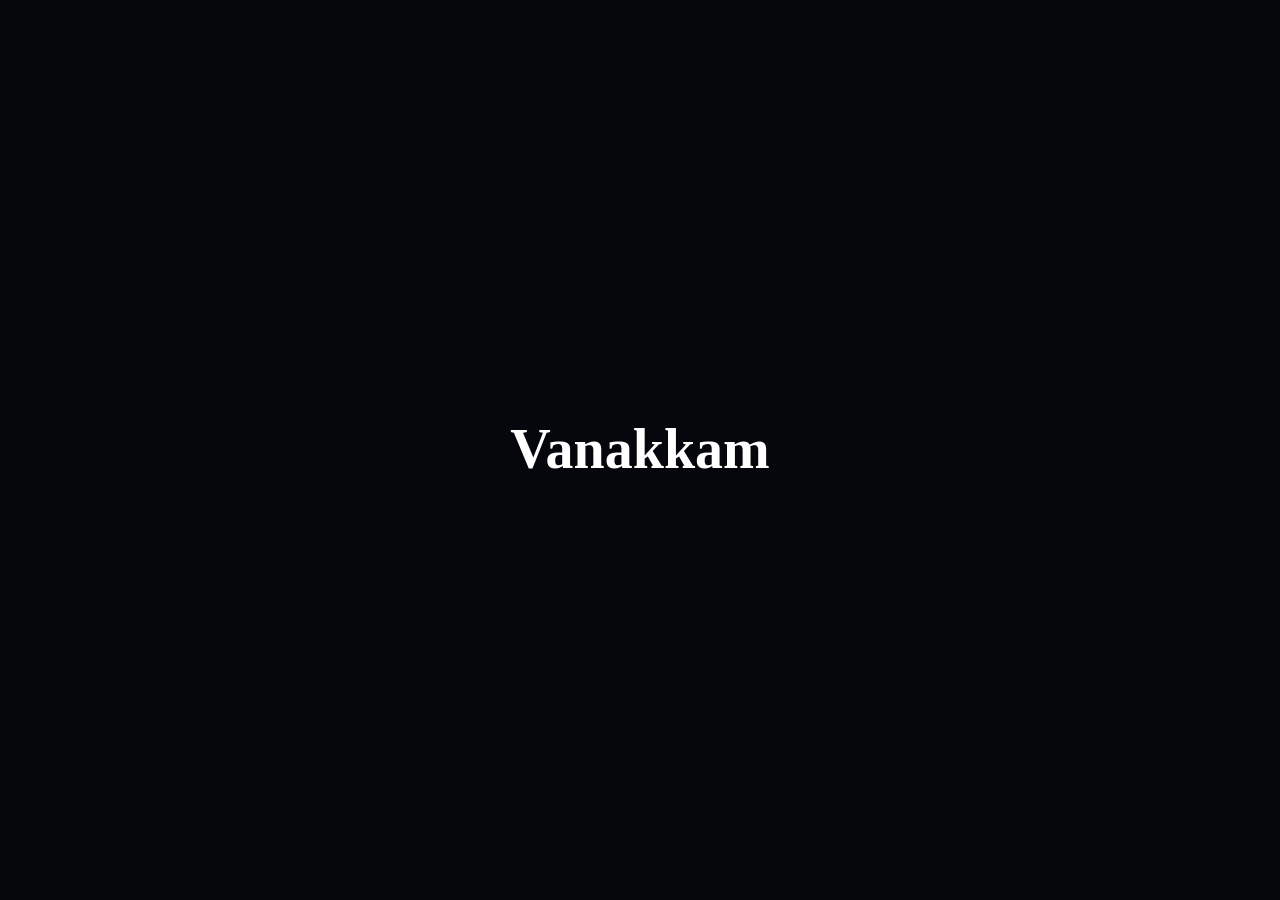
==== index.html @ 8c2709ce "Initial Site" ====
<!DOCTYPE html>
<html lang="en">
<head>
    <meta charset="UTF-8">
    <meta name="viewport" content="width=device-width, initial-scale=1.0">
    <title>BBVMLabs | High-Performance Engineering</title>
    <link rel="stylesheet" href="style.css">
</head>
<body>

<div id="splash-screen">
    <div id="greeting-text">Hello</div>
</div>

<nav><a href="/">BBVMLabs // Product Studio</a></nav>

<main>
    <!-- Overview Section -->
    <section id="view-overview" class="view">
        <div> <img src="assets/logo.png" alt="BBVMLabs Logo" class="logo"> </div>
        <h1>Engineering Resilient Digital Systems.</h1>
        <p class="description">BBVMLabs is a specialized multi-disciplinary engineering studio focusing on optimized cross-platform native software applications, offline-first multimedia systems, and precise algorithmic processing engines.</p>
        <button class="explore-btn" onclick="window.location.href = 'project.html';">Explore Projects</button>
    </section>
</main>

<script src="index.js" defer></script>
</body>
</html>
---- style.css ----
:root {
    --bg-splash: #05070c;
    --bg-page: #0b0f19;
    --bg-card: #111520;
    --accent-cyan: #00ffcc;
    --accent-blue: #3b82f6;
    --text-main: #ffffff;
    --text-dim: #94a3b8;
    --border: #2d3748;
    --white: #ffffff;
}

* { margin: 0; padding: 0; box-sizing: border-box; }
body {
    background-color: var(--bg-page);
    color: var(--text-main);
    font-family: 'Inter', sans-serif;
    line-height: 1.6;
    min-height: 100vh;
}

/* Intro Splash Screen */
#splash-screen {
    position: fixed;
    inset: 0;
    background: var(--bg-splash);
    z-index: 9999;
    display: flex;
    justify-content: center;
    align-items: center;
    transition: opacity 0.8s ease-out, visibility 0.8s;
}
#greeting-text {
    font-size: 3.5rem;
    font-weight: 800;
    opacity: 0;
    transform: translateY(20px);
}
.animate-text {
    animation: slideUpFade 0.4s forwards;
}
@keyframes slideUpFade {
    to { opacity: 1; transform: translateY(0); }
}

/* Navigation */
nav {
    padding: 2rem;
    font-family: 'JetBrains Mono', monospace;
    font-size: 0.9rem;
    color: var(--text-dim);
    position: absolute;
    top: 0; left: 0;
}
nav a {
    text-decoration: none;
    color: inherit;
    cursor: pointer;
}

/* Content Containers */
.view {
    max-width: 1200px;
    margin: 0 auto;
    padding: 120px 2rem 60px;
    transition: opacity 0.5s ease, transform 0.5s ease;
}
.hidden { display: none; opacity: 0; transform: translateY(10px); }

/* Overview Page */
#view-overview {
    text-align: center;
    height: calc(100vh - 120px);
    display: flex;
    flex-direction: column;
    justify-content: center;
    align-items: center;
}

.logo{
    margin-top: 25px;
    object-fit: contain;
    width: 200px;
    height: 200px;
}

h1 {
    font-size: clamp(2.5rem, 8vw, 4.5rem);
    font-weight: 800;
    letter-spacing: -0.05em;
    margin-bottom: 1.5rem;
}
.description {
    font-size: 1.2rem;
    color: var(--text-dim);
    max-width: 700px;
    margin: 0 auto 3rem;
}
.explore-btn {
    align-self: center;
    padding: 1.2rem 3rem;
    border-radius: 50px;
    border: 1px solid var(--accent-cyan);
    background: transparent;
    color: var(--accent-cyan);
    font-size: 1rem;
    font-weight: 600;
    cursor: pointer;
    transition: all 0.3s ease;
    text-transform: uppercase;
    letter-spacing: 0.1em;
}
.explore-btn:hover {
    background: var(--accent-cyan);
    color: var(--bg-splash);
    box-shadow: 0 0 15px rgba(0, 255, 204, 0.2);
}

/* Projects Grid Layout */
#view-projects-grid {
    display: grid;
    grid-template-columns: repeat(auto-fit, minmax(400px, 1fr));
    gap: 2rem;
}
.project-card {
    background: var(--bg-card);
    border: 1px solid #1e293b;
    border-radius: 16px;
    overflow: hidden;
    display: flex;
    flex-direction: column;
}
.card-top {
    background: var(--white);
    padding: 2.5rem;
    height: 220px;
    display: flex;
    justify-content: space-between;
    align-items: flex-start;
    position: relative;
}
.card-top h2 {
    color: #0b0f19;
    font-size: 1.75rem;
    max-width: 60%;
    line-height: 1.2;
}
.card-graphic {
    width: 100px;
    height: 100px;
    background: #f1f5f9;
    border-radius: 12px;
}
.card-get-started {
    position: absolute;
    bottom: 2rem; left: 2.5rem;
    background: var(--accent-blue);
    color: white;
    padding: 0.6rem 1.4rem;
    border-radius: 20px;
    font-size: 0.8rem;
    font-weight: 600;
    text-decoration: none;

}

.card-logo{
    height: 100px;
    width: 100px;
    border-radius: 20px;
}


.card-bottom {
    padding: 1.5rem 2.5rem;
    flex-grow: 1;
}
.card-brand { display: flex; align-items: center; gap: 10px; margin-bottom: 1rem; }
.card-brand-icon { width: 24px; height: 24px; background: #2d3748; border-radius: 4px; }
.card-brand span { font-weight: 700; font-size: 1.1rem; }

.card-desc { color: #94a3b8; font-size: 0.95rem; margin-bottom: 1.5rem; line-height: 1.5; }

.tag-row { display: flex; flex-wrap: wrap; gap: 8px; margin-bottom: 2rem; }
.tag {
    font-family: 'JetBrains Mono', monospace;
    font-size: 0.75rem;
    padding: 4px 10px;
    background: #05070c;
    border: 1px solid #2d3748;
    border-radius: 4px;
    color: #64748b;
}

.card-footer {
    display: flex;
    justify-content: space-between;
    align-items: center;
    padding-top: 1rem;
    border-top: 1px solid #1e293b;
}
.footer-links { display: flex; gap: 15px; }
.footer-links a {
    color: var(--text-dim);
    text-decoration: none;
    font-size: 0.85rem;
    display: flex;
    align-items: center;
    gap: 5px;
}
.details-link {
    color: cyan;
    text-decoration: none;
    font-weight: 600;
    font-size: 0.9rem;
    transition: gap 0.3s;
}
.details-link:hover { gap: 10px; }

/* Footer */
footer {
    border-top: 1px solid var(--border);
    padding: 40px 0;
    text-align: center;
    font-size: 0.8rem;
    color: var(--text-dim);
}
footer .footer-links { margin-bottom: 20px; justify-content: center; }
footer .footer-links a { color: var(--text-main); margin: 0 15px; text-decoration: none; }
footer .footer-links a:hover { color: var(--accent-cyan); }

@media (max-width: 768px) {
    #view-projects-grid { grid-template-columns: 1fr; }
    .card-top h2 { font-size: 1.4rem; }
}
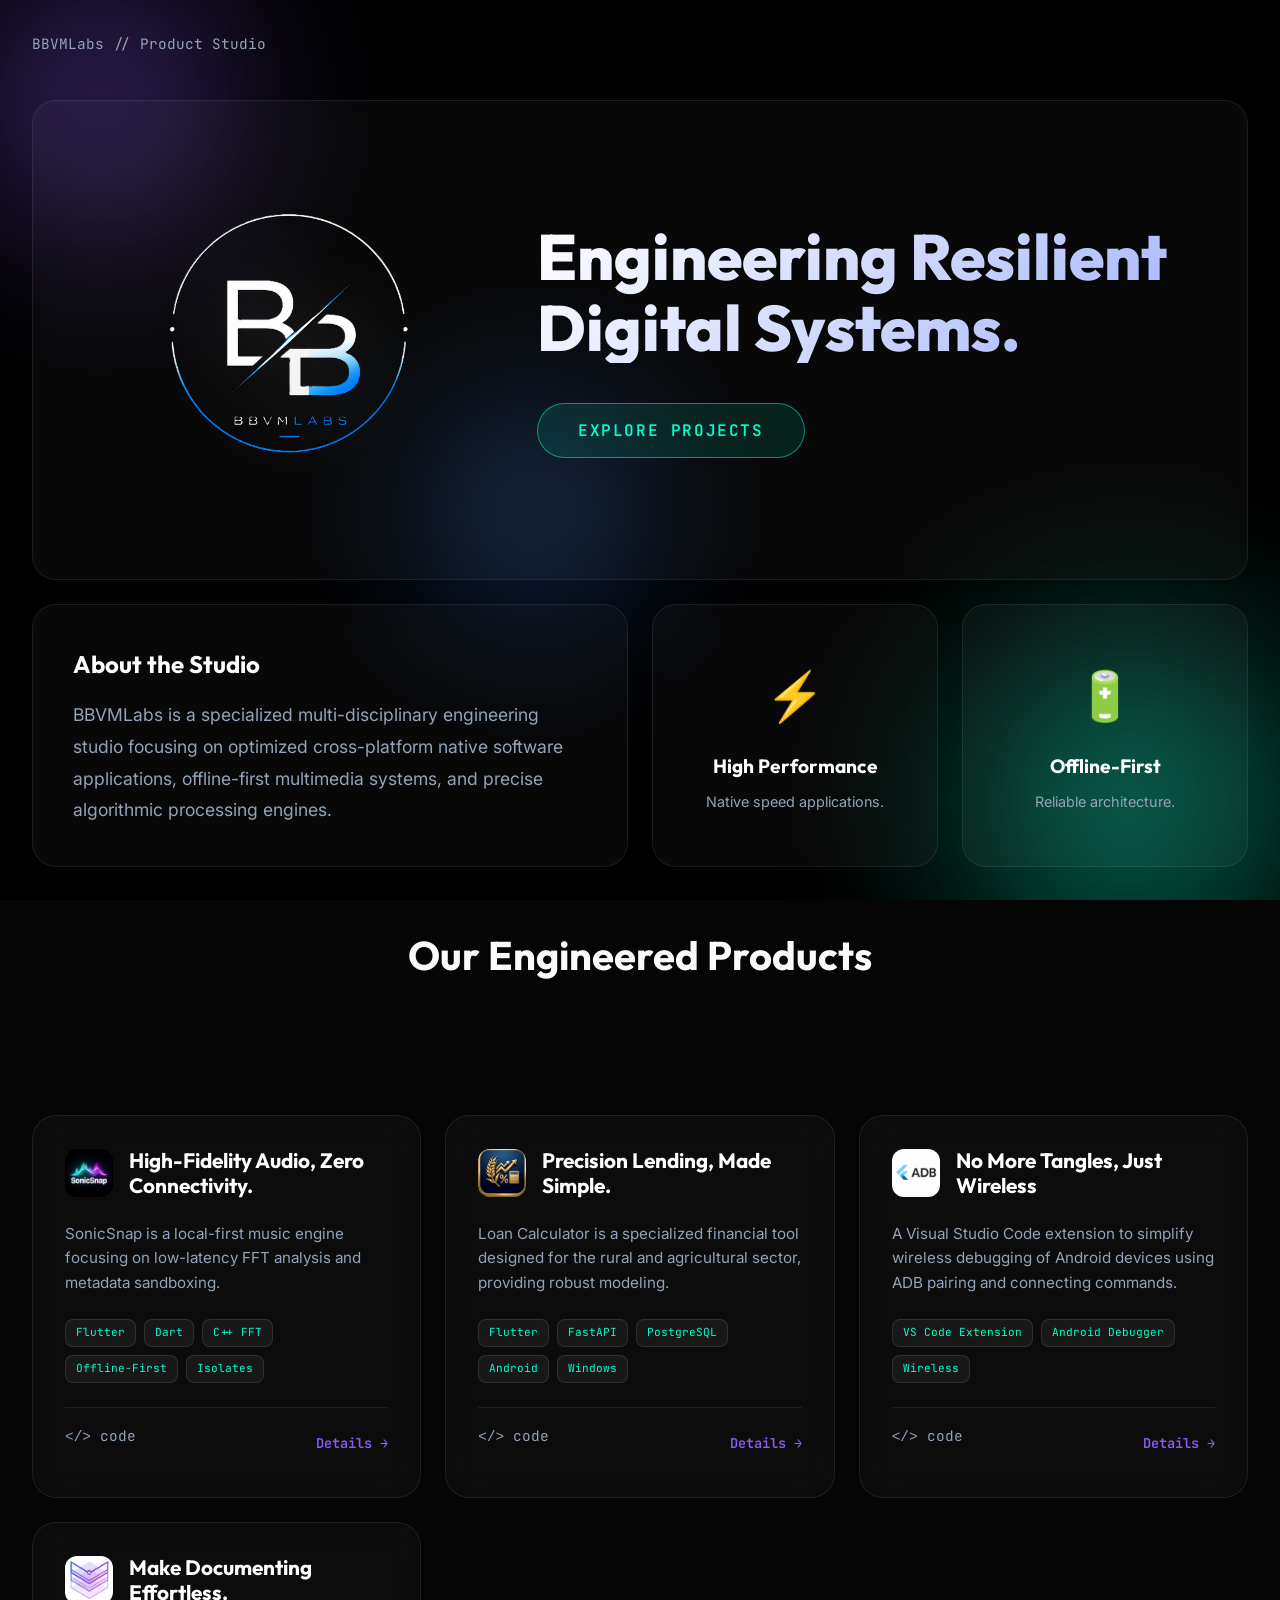
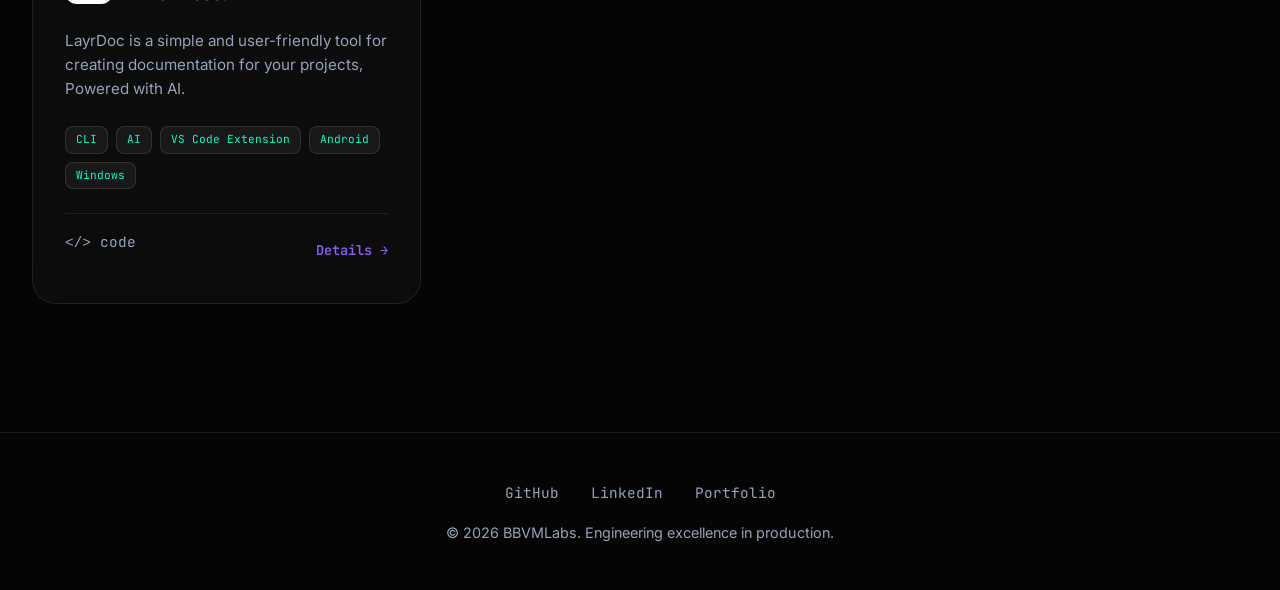
==== commit c28c03f8: "refactor: replace splash screen and list layout with a responsive bento-grid design system" ====
--- a/index.html
+++ b/index.html
@@ -3,26 +3,74 @@
 <head>
     <meta charset="UTF-8">
     <meta name="viewport" content="width=device-width, initial-scale=1.0">
+    <link rel="icon" type="image/svg+xml" href="assets/svg/bbvmlabs.svg"/>
     <title>BBVMLabs | High-Performance Engineering</title>
+    <!-- Google Fonts for sleek typography -->
+    <link href="https://fonts.googleapis.com/css2?family=Inter:wght@400;600&family=JetBrains+Mono:wght@400;700&family=Outfit:wght@700;800&display=swap" rel="stylesheet">
     <link rel="stylesheet" href="style.css">
 </head>
 <body>
 
-<div id="splash-screen">
-    <div id="greeting-text">Hello</div>
+<!-- Animated background orbs -->
+<div class="background-orbs">
+    <div class="orb orb-1"></div>
+    <div class="orb orb-2"></div>
+    <div class="orb orb-3"></div>
 </div>
 
 <nav><a href="/">BBVMLabs // Product Studio</a></nav>
 
-<main>
-    <!-- Overview Section -->
-    <section id="view-overview" class="view">
-        <div> <img src="assets/logo.png" alt="BBVMLabs Logo" class="logo"> </div>
-        <h1>Engineering Resilient Digital Systems.</h1>
-        <p class="description">BBVMLabs is a specialized multi-disciplinary engineering studio focusing on optimized cross-platform native software applications, offline-first multimedia systems, and precise algorithmic processing engines.</p>
-        <button class="explore-btn" onclick="window.location.href = 'project.html';">Explore Projects</button>
+<main class="bento-container">
+    <!-- Hero / Intro Cell -->
+    <section class="bento-cell bento-hero">
+        <img src="assets/images/logo.png" alt="BBVMLabs Logo" class="bento-logo">
+        <div class="hero-text-content">
+            <h1>Engineering Resilient<br>Digital Systems.</h1>
+            <button class="explore-btn" onclick="document.getElementById('bento-projects').scrollIntoView({behavior: 'smooth'});">
+                Explore Projects
+            </button>
+        </div>
     </section>
+
+    <!-- About Cell -->
+    <section class="bento-cell bento-about">
+        <h3>About the Studio</h3>
+        <p>BBVMLabs is a specialized multi-disciplinary engineering studio focusing on optimized cross-platform native software applications, offline-first multimedia systems, and precise algorithmic processing engines.</p>
+    </section>
+
+    <!-- Stats / Capabilities Cells -->
+    <section class="bento-cell bento-stat">
+        <div class="stat-icon">⚡</div>
+        <h4>High Performance</h4>
+        <p>Native speed applications.</p>
+    </section>
+
+    <section class="bento-cell bento-stat">
+        <div class="stat-icon">🔋</div>
+        <h4>Offline-First</h4>
+        <p>Reliable architecture.</p>
+    </section>
+
+    <div class="bento-header" id="bento-projects">
+        <h2>Our Engineered Products</h2>
+    </div>
+
+    <!-- The Projects Grid container for JS injection -->
+    <div id="view-projects-grid" class="bento-projects-grid"></div>
+
 </main>
+
+<footer>
+    <div class="footer-links">
+        <a href="https://github.com/BBvmlabs">GitHub</a>
+        <a href="https://www.linkedin.com/in/badhrins">LinkedIn</a>
+        <a href="https://portfolio.bbvmlabs.top">Portfolio</a>
+    </div>
+    <p>&copy; <span id="currentYear"></span> BBVMLabs. Engineering excellence in production.</p>
+    <script>
+      document.getElementById("currentYear").innerHTML = new Date().getFullYear();
+    </script> 
+</footer>
 
 <script src="index.js" defer></script>
 </body>
--- a/style.css
+++ b/style.css
@@ -1,235 +1,268 @@
 :root {
-    --bg-splash: #05070c;
-    --bg-page: #0b0f19;
-    --bg-card: #111520;
+    --bg-page: #050505;
+    --bento-bg: rgba(255, 255, 255, 0.03);
+    --bento-border: rgba(255, 255, 255, 0.08);
+    --bento-hover: rgba(255, 255, 255, 0.06);
+    --text-main: #f8fafc;
+    --text-dim: #94a3b8;
     --accent-cyan: #00ffcc;
-    --accent-blue: #3b82f6;
-    --text-main: #ffffff;
-    --text-dim: #94a3b8;
-    --border: #2d3748;
-    --white: #ffffff;
+    --accent-purple: #8b5cf6;
+    --font-heading: 'Outfit', 'Inter', sans-serif;
+    --font-body: 'Inter', sans-serif;
+    --font-mono: 'JetBrains Mono', monospace;
 }
 
 * { margin: 0; padding: 0; box-sizing: border-box; }
+html { scroll-behavior: smooth; }
 body {
     background-color: var(--bg-page);
     color: var(--text-main);
-    font-family: 'Inter', sans-serif;
+    font-family: var(--font-body);
     line-height: 1.6;
     min-height: 100vh;
-}
-
-/* Intro Splash Screen */
-#splash-screen {
+    overflow-x: hidden;
+    position: relative;
+}
+
+/* Background Orbs */
+.background-orbs {
     position: fixed;
-    inset: 0;
-    background: var(--bg-splash);
-    z-index: 9999;
-    display: flex;
-    justify-content: center;
-    align-items: center;
-    transition: opacity 0.8s ease-out, visibility 0.8s;
-}
-#greeting-text {
-    font-size: 3.5rem;
-    font-weight: 800;
-    opacity: 0;
-    transform: translateY(20px);
-}
-.animate-text {
-    animation: slideUpFade 0.4s forwards;
-}
-@keyframes slideUpFade {
-    to { opacity: 1; transform: translateY(0); }
-}
-
-/* Navigation */
+    top: 0; left: 0; width: 100vw; height: 100vh;
+    z-index: -1;
+    overflow: hidden;
+    background: #000;
+}
+.orb {
+    position: absolute;
+    border-radius: 50%;
+    filter: blur(80px);
+    opacity: 0.5;
+    animation: float 20s infinite alternate ease-in-out;
+}
+.orb-1 {
+    width: 400px; height: 400px;
+    background: radial-gradient(circle, var(--accent-purple) 0%, transparent 70%);
+    top: -100px; left: -100px;
+}
+.orb-2 {
+    width: 500px; height: 500px;
+    background: radial-gradient(circle, var(--accent-cyan) 0%, transparent 70%);
+    bottom: -150px; right: -100px;
+    animation-delay: -5s;
+}
+.orb-3 {
+    width: 300px; height: 300px;
+    background: radial-gradient(circle, #3b82f6 0%, transparent 70%);
+    top: 40%; left: 30%;
+    animation-delay: -10s;
+}
+
+@keyframes float {
+    0% { transform: translate(0, 0); }
+    100% { transform: translate(100px, 50px); }
+}
+
+/* Nav */
 nav {
     padding: 2rem;
-    font-family: 'JetBrains Mono', monospace;
+    font-family: var(--font-mono);
     font-size: 0.9rem;
     color: var(--text-dim);
     position: absolute;
     top: 0; left: 0;
-}
-nav a {
-    text-decoration: none;
-    color: inherit;
-    cursor: pointer;
-}
-
-/* Content Containers */
-.view {
-    max-width: 1200px;
+    z-index: 10;
+}
+nav a { color: inherit; text-decoration: none; transition: color 0.3s; }
+nav a:hover { color: var(--accent-cyan); }
+
+/* Bento Container */
+.bento-container {
+    max-width: 1400px;
     margin: 0 auto;
-    padding: 120px 2rem 60px;
-    transition: opacity 0.5s ease, transform 0.5s ease;
-}
-.hidden { display: none; opacity: 0; transform: translateY(10px); }
-
-/* Overview Page */
-#view-overview {
-    text-align: center;
-    height: calc(100vh - 120px);
+    padding: 100px 2rem 4rem;
+    display: grid;
+    grid-template-columns: repeat(4, 1fr);
+    grid-auto-rows: minmax(200px, auto);
+    gap: 1.5rem;
+}
+
+/* General Cell Styling */
+.bento-cell {
+    background: var(--bento-bg);
+    border: 1px solid var(--bento-border);
+    border-radius: 24px;
+    padding: 2.5rem;
+    backdrop-filter: blur(20px);
+    -webkit-backdrop-filter: blur(20px);
+    transition: transform 0.4s cubic-bezier(0.175, 0.885, 0.32, 1.275), background 0.3s, border-color 0.3s;
     display: flex;
     flex-direction: column;
     justify-content: center;
+    position: relative;
+    overflow: hidden;
+}
+.bento-cell:hover {
+    transform: translateY(-5px) scale(1.01);
+    background: var(--bento-hover);
+    border-color: rgba(255,255,255,0.2);
+    box-shadow: 0 20px 40px rgba(0,0,0,0.4);
+}
+
+/* Specific Cells */
+.bento-hero {
+    grid-column: span 4;
+    grid-row: span 2;
+    flex-direction: row;
     align-items: center;
-}
-
-.logo{
-    margin-top: 25px;
-    object-fit: contain;
-    width: 200px;
-    height: 200px;
-}
-
-h1 {
-    font-size: clamp(2.5rem, 8vw, 4.5rem);
+    justify-content: space-between;
+    text-align: left;
+    padding: 4rem 5rem;
+    gap: 4rem;
+}
+.bento-logo {
+    width: 350px;
+    height: auto;
+    filter: drop-shadow(0 0 30px rgba(255,255,255,0.15));
+    flex-shrink: 0;
+}
+.hero-text-content {
+    display: flex;
+    flex-direction: column;
+    align-items: flex-start;
+}
+.bento-hero h1 {
+    font-family: var(--font-heading);
+    font-size: clamp(3rem, 5vw, 4.5rem);
     font-weight: 800;
-    letter-spacing: -0.05em;
-    margin-bottom: 1.5rem;
-}
-.description {
-    font-size: 1.2rem;
-    color: var(--text-dim);
-    max-width: 700px;
-    margin: 0 auto 3rem;
+    line-height: 1.1;
+    margin-bottom: 2.5rem;
+    background: linear-gradient(135deg, #fff, #a5b4fc);
+    -webkit-background-clip: text;
+    background-clip: text;
+    -webkit-text-fill-color: transparent;
 }
 .explore-btn {
-    align-self: center;
-    padding: 1.2rem 3rem;
+    padding: 1rem 2.5rem;
     border-radius: 50px;
-    border: 1px solid var(--accent-cyan);
-    background: transparent;
+    border: 1px solid rgba(0, 255, 204, 0.5);
+    background: rgba(0, 255, 204, 0.1);
     color: var(--accent-cyan);
+    font-family: var(--font-mono);
     font-size: 1rem;
     font-weight: 600;
     cursor: pointer;
-    transition: all 0.3s ease;
+    transition: all 0.3s;
     text-transform: uppercase;
     letter-spacing: 0.1em;
+    animation: pulseGlow 2s infinite alternate;
 }
 .explore-btn:hover {
     background: var(--accent-cyan);
-    color: var(--bg-splash);
-    box-shadow: 0 0 15px rgba(0, 255, 204, 0.2);
-}
-
-/* Projects Grid Layout */
-#view-projects-grid {
+    color: #000;
+    box-shadow: 0 0 20px rgba(0, 255, 204, 0.6);
+    transform: scale(1.05);
+}
+
+@keyframes pulseGlow {
+    0% { box-shadow: 0 0 5px rgba(0, 255, 204, 0.2); }
+    100% { box-shadow: 0 0 20px rgba(0, 255, 204, 0.5); }
+}
+
+.bento-about {
+    grid-column: span 2;
+    align-items: flex-start;
+}
+.bento-about h3 { font-size: 1.5rem; margin-bottom: 1rem; color: #fff; font-family: var(--font-heading); }
+.bento-about p { color: var(--text-dim); font-size: 1.1rem; line-height: 1.8; }
+
+.bento-stat {
+    grid-column: span 1;
+    text-align: center;
+    align-items: center;
+}
+.stat-icon { font-size: 3rem; margin-bottom: 1rem; }
+.bento-stat h4 { font-size: 1.2rem; color: #fff; margin-bottom: 0.5rem; font-family: var(--font-heading); }
+.bento-stat p { color: var(--text-dim); font-size: 0.9rem; }
+
+/* Projects Section */
+.bento-header {
+    grid-column: span 4;
+    padding-top: 2rem;
+    text-align: center;
+}
+.bento-header h2 {
+    font-size: 2.5rem;
+    font-family: var(--font-heading);
+}
+
+.bento-projects-grid {
+    grid-column: span 4;
     display: grid;
-    grid-template-columns: repeat(auto-fit, minmax(400px, 1fr));
-    gap: 2rem;
-}
+    grid-template-columns: repeat(3, 1fr);
+    gap: 1.5rem;
+}
+
+/* Project Cards Update */
 .project-card {
-    background: var(--bg-card);
-    border: 1px solid #1e293b;
-    border-radius: 16px;
-    overflow: hidden;
+    background: var(--bento-bg);
+    border: 1px solid var(--bento-border);
+    border-radius: 24px;
+    padding: 2rem;
     display: flex;
     flex-direction: column;
-}
-.card-top {
-    background: var(--white);
-    padding: 2.5rem;
-    height: 220px;
-    display: flex;
-    justify-content: space-between;
-    align-items: flex-start;
+    backdrop-filter: blur(20px);
+    -webkit-backdrop-filter: blur(20px);
+    transition: all 0.4s ease;
+    height: 100%;
     position: relative;
-}
-.card-top h2 {
-    color: #0b0f19;
-    font-size: 1.75rem;
-    max-width: 60%;
-    line-height: 1.2;
-}
-.card-graphic {
-    width: 100px;
-    height: 100px;
-    background: #f1f5f9;
-    border-radius: 12px;
-}
-.card-get-started {
-    position: absolute;
-    bottom: 2rem; left: 2.5rem;
-    background: var(--accent-blue);
-    color: white;
-    padding: 0.6rem 1.4rem;
-    border-radius: 20px;
-    font-size: 0.8rem;
-    font-weight: 600;
-    text-decoration: none;
-
-}
-
-.card-logo{
-    height: 100px;
-    width: 100px;
-    border-radius: 20px;
-}
-
-
-.card-bottom {
-    padding: 1.5rem 2.5rem;
-    flex-grow: 1;
-}
-.card-brand { display: flex; align-items: center; gap: 10px; margin-bottom: 1rem; }
-.card-brand-icon { width: 24px; height: 24px; background: #2d3748; border-radius: 4px; }
-.card-brand span { font-weight: 700; font-size: 1.1rem; }
-
-.card-desc { color: #94a3b8; font-size: 0.95rem; margin-bottom: 1.5rem; line-height: 1.5; }
-
-.tag-row { display: flex; flex-wrap: wrap; gap: 8px; margin-bottom: 2rem; }
-.tag {
-    font-family: 'JetBrains Mono', monospace;
-    font-size: 0.75rem;
-    padding: 4px 10px;
-    background: #05070c;
-    border: 1px solid #2d3748;
-    border-radius: 4px;
-    color: #64748b;
-}
-
-.card-footer {
-    display: flex;
-    justify-content: space-between;
-    align-items: center;
-    padding-top: 1rem;
-    border-top: 1px solid #1e293b;
-}
-.footer-links { display: flex; gap: 15px; }
-.footer-links a {
-    color: var(--text-dim);
-    text-decoration: none;
-    font-size: 0.85rem;
-    display: flex;
-    align-items: center;
-    gap: 5px;
-}
-.details-link {
-    color: cyan;
-    text-decoration: none;
-    font-weight: 600;
-    font-size: 0.9rem;
-    transition: gap 0.3s;
-}
-.details-link:hover { gap: 10px; }
+    overflow: hidden;
+}
+.project-card:hover {
+    transform: translateY(-5px);
+    border-color: var(--accent-cyan);
+    background: rgba(0, 255, 204, 0.05);
+    box-shadow: 0 10px 30px rgba(0,0,0,0.5), inset 0 0 20px rgba(0, 255, 204, 0.1);
+}
+.card-top { margin-bottom: 1.5rem; display: flex; align-items: center; gap: 1rem; }
+.card-logo { width: 48px; height: 48px; border-radius: 12px; }
+.card-top h2 { font-size: 1.3rem; color: #fff; line-height: 1.2; font-family: var(--font-heading); }
+.card-desc { color: var(--text-dim); font-size: 0.95rem; line-height: 1.6; margin-bottom: 1.5rem; flex-grow: 1; }
+.tag-row { display: flex; flex-wrap: wrap; gap: 8px; margin-bottom: 1.5rem; }
+.tag { font-family: var(--font-mono); font-size: 0.7rem; padding: 4px 10px; background: rgba(255,255,255,0.05); border: 1px solid rgba(255,255,255,0.1); border-radius: 8px; color: var(--accent-cyan); }
+.card-footer { display: flex; justify-content: space-between; align-items: center; border-top: 1px solid var(--bento-border); padding-top: 1rem; }
+.footer-links a, .details-link { color: var(--text-dim); text-decoration: none; font-size: 0.85rem; font-family: var(--font-mono); transition: color 0.3s; }
+.footer-links a:hover { color: #fff; }
+.details-link { color: var(--accent-purple); font-weight: 600; display: flex; align-items: center; gap: 5px; }
+.details-link:hover { color: #fff; gap: 10px; }
 
 /* Footer */
-footer {
-    border-top: 1px solid var(--border);
-    padding: 40px 0;
-    text-align: center;
-    font-size: 0.8rem;
-    color: var(--text-dim);
-}
-footer .footer-links { margin-bottom: 20px; justify-content: center; }
-footer .footer-links a { color: var(--text-main); margin: 0 15px; text-decoration: none; }
-footer .footer-links a:hover { color: var(--accent-cyan); }
-
+footer { padding: 3rem 0; text-align: center; border-top: 1px solid var(--bento-border); margin-top: 4rem; position: relative; z-index: 10; }
+.footer-links { display: flex; justify-content: center; gap: 2rem; margin-bottom: 1rem; }
+.footer-links a { color: var(--text-dim); text-decoration: none; font-family: var(--font-mono); font-size: 0.9rem; transition: color 0.3s; }
+.footer-links a:hover { color: var(--accent-cyan); }
+footer p { color: var(--text-dim); font-size: 0.9rem; }
+
+/* Responsive */
+@media (max-width: 1024px) {
+    .bento-container { grid-template-columns: repeat(2, 1fr); }
+    .bento-hero, .bento-header, .bento-projects-grid { grid-column: span 2; }
+    .bento-projects-grid { grid-template-columns: repeat(2, 1fr); }
+    .bento-hero {
+        flex-direction: column;
+        text-align: center;
+        padding: 2.5rem;
+        gap: 2rem;
+    }
+    .hero-text-content {
+        align-items: center;
+    }
+    .bento-logo {
+        width: 200px;
+    }
+}
 @media (max-width: 768px) {
-    #view-projects-grid { grid-template-columns: 1fr; }
-    .card-top h2 { font-size: 1.4rem; }
+    .bento-container { grid-template-columns: 1fr; }
+    .bento-hero, .bento-about, .bento-stat, .bento-header, .bento-projects-grid { grid-column: span 1; }
+    .bento-projects-grid { grid-template-columns: 1fr; }
+    .bento-hero h1 { font-size: 2.5rem; }
 }
